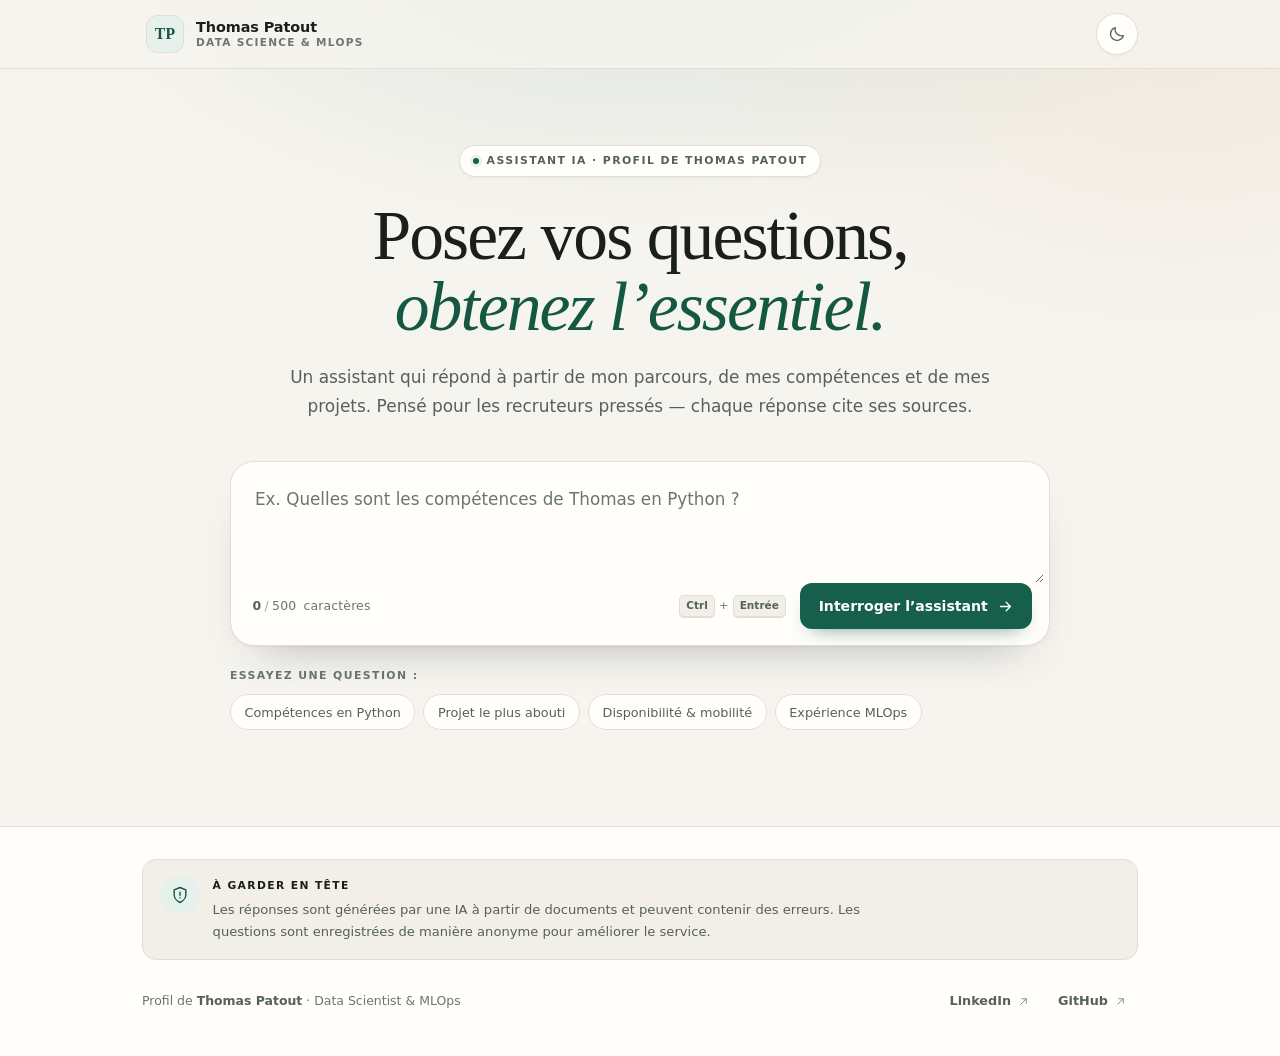
==== static/index.html @ 2f9de6af "Ajout du DAG analytique Airflow, création de l'interface web RAG et intégration API" ====
<!DOCTYPE html>
<html lang="fr" data-theme="light">
<head>
  <meta charset="utf-8">
  <meta name="viewport" content="width=device-width, initial-scale=1">
  <meta name="description" content="Assistant IA de Thomas Patout : posez vos questions sur son parcours, ses compétences et ses projets data. Réponses générées à partir de documents, avec sources.">
  <title>Assistant IA — Thomas Patout · Data Science &amp; MLOps</title>

  <!-- Évite le flash de thème clair au chargement. Le toggle complet est dans ui.js. -->
  <script>
    (() => {
      try {
        const stored = localStorage.getItem('theme');
        const theme = stored === 'light' || stored === 'dark'
          ? stored
          : (window.matchMedia('(prefers-color-scheme: dark)').matches ? 'dark' : 'light');
        document.documentElement.dataset.theme = theme;
      } catch (_) { /* localStorage indisponible : on garde le thème clair */ }
    })();
  </script>

  <link rel="icon" href="favicon.svg" type="image/svg+xml">
  <link rel="stylesheet" href="/static/style.css">
</head>
<body>

  <!--
    CONTRAT DOM / POINTS D'INJECTION JS
    -----------------------------------
    Formulaire        : #ask-form, #question-input, #submit-button
    Compteur          : #char-counter, #char-current, #char-max, #char-limit-status
    Exemples          : #example-chips [data-question]
    Chargement        : #loading-state (retirer `hidden`, passer aria-busy à "true")
    Erreur            : #error-box (retirer `hidden`, renseigner #error-title / #error-message)
    Réponse           : #answer-section, #answer-heading, #answer-body
    Métadonnées       : #answer-meta, #answer-duration, #answer-timestamp
    Feedback          : #feedback-up, #feedback-down, #feedback-status
    Sources           : #sources-section, #sources-list, #sources-count, #source-item-template
    Thème             : #theme-toggle (géré dans ui.js)

    États CSS utiles :
      formulaire       -> #ask-form[aria-busy="true"], .is-loading sur le bouton
      compteur         -> .is-near-limit / .is-over-limit sur #char-counter
      erreur           -> .alert--error / .alert--warning sur #error-box
      réponse          -> [hidden] pour masquer, .is-fresh pour l'animation d'apparition
      sources          -> le sous-bloc se masque tout seul si #sources-list est vide
  -->

  <a class="skip-link" href="#main">Aller au contenu principal</a>

  <header class="site-header">
    <div class="container header-inner">
      <a class="brand" href="#main" aria-label="TP, Thomas Patout, Data Science &amp; MLOps — retour en haut">
        <span class="brand-mark" aria-hidden="true">TP</span>
        <span class="brand-text">
          <strong>Thomas Patout</strong>
          <span>Data Science &amp; MLOps</span>
        </span>
      </a>

      <button
        id="theme-toggle"
        class="theme-toggle"
        type="button"
        role="switch"
        aria-checked="false"
        aria-label="Thème sombre"
        title="Activer le thème sombre"
      >
        <svg class="icon icon-sun" viewBox="0 0 24 24" fill="none" stroke="currentColor" stroke-width="1.7" stroke-linecap="round" aria-hidden="true">
          <circle cx="12" cy="12" r="4.2"></circle>
          <path d="M12 2.5v2.2M12 19.3v2.2M2.5 12h2.2M19.3 12h2.2M5.3 5.3l1.6 1.6M17.1 17.1l1.6 1.6M18.7 5.3l-1.6 1.6M6.9 17.1l-1.6 1.6"></path>
        </svg>
        <svg class="icon icon-moon" viewBox="0 0 24 24" fill="none" stroke="currentColor" stroke-width="1.7" stroke-linecap="round" stroke-linejoin="round" aria-hidden="true">
          <path d="M20.5 14.2A8.7 8.7 0 0 1 9.8 3.5a8.7 8.7 0 1 0 10.7 10.7Z"></path>
        </svg>
      </button>
    </div>
  </header>

  <main id="main" class="container" tabindex="-1">

    <section class="hero" aria-labelledby="hero-title">
      <p class="eyebrow">
        <span class="pulse-dot" aria-hidden="true"></span>
        Assistant IA · Profil de Thomas Patout
      </p>
      <h1 id="hero-title">
        Posez vos questions,<br>
        <em>obtenez l’essentiel.</em>
      </h1>
      <p class="hero-subtitle">
        Un assistant qui répond à partir de mon parcours, de mes compétences et de mes projets.
        Pensé pour les recruteurs pressés — chaque réponse cite ses sources.
      </p>
    </section>

    <section class="search" aria-labelledby="search-title">
      <h2 id="search-title" class="sr-only">Poser une question à l’assistant</h2>

      <form id="ask-form" class="ask-form" novalidate>
        <div class="field">
          <label for="question-input" class="sr-only">Votre question sur le profil de Thomas</label>
          <textarea
            id="question-input"
            name="question"
            rows="3"
            maxlength="500"
            data-max-length="500"
            placeholder="Ex. Quelles sont les compétences de Thomas en Python ?"
            aria-describedby="char-counter input-hint"
            autocomplete="off"
            spellcheck="true"
            required
          ></textarea>
        </div>

        <div class="form-bar">
          <p id="char-counter" class="char-counter">
            <span id="char-current">0</span><span class="char-sep" aria-hidden="true">/</span><span id="char-max">500</span>
            <span class="char-label">caractères</span>
          </p>

          <div class="form-actions">
            <span id="input-hint" class="keyboard-hint">
              <kbd>Ctrl</kbd><span aria-hidden="true">+</span><kbd>Entrée</kbd>
            </span>

            <button id="submit-button" class="btn btn-primary" type="submit">
              <span class="btn-text btn-text--idle">Interroger l’assistant</span>
              <span class="btn-text btn-text--loading">Recherche…</span>
              <span class="spinner" aria-hidden="true"></span>
              <svg class="btn-arrow" viewBox="0 0 24 24" fill="none" stroke="currentColor" stroke-width="1.8" stroke-linecap="round" stroke-linejoin="round" aria-hidden="true">
                <path d="M5 12h14M13 6l6 6-6 6"></path>
              </svg>
            </button>
          </div>
        </div>
      </form>

      <!-- Zone d'annonce discrète pour les lecteurs d'écran (limite de caractères). -->
      <p id="char-limit-status" class="sr-only" role="status" aria-live="polite"></p>

      <div class="examples" aria-labelledby="examples-label">
        <p id="examples-label" class="examples-label">Essayez une question :</p>
        <ul id="example-chips" class="chip-list">
          <li>
            <button class="chip" type="button" data-question="Quelles sont les compétences de Thomas en Python ?">
              Compétences en Python
            </button>
          </li>
          <li>
            <button class="chip" type="button" data-question="Quel est son projet le plus complet et qu’a-t-il déployé en production ?">
              Projet le plus abouti
            </button>
          </li>
          <li>
            <button class="chip" type="button" data-question="Est-il disponible immédiatement et mobile géographiquement ?">
              Disponibilité &amp; mobilité
            </button>
          </li>
          <li>
            <button class="chip" type="button" data-question="Quelle est son expérience en MLOps et en automatisation IA ?">
              Expérience MLOps
            </button>
          </li>
        </ul>
      </div>
    </section>

    <!--
      ÉTAT D'ERREUR
      Ajoutez/retirez `hidden`. Variantes : .alert--error (défaut), .alert--warning, .alert--info.
      Exemples de messages : service saturé (429), indisponible (503), question invalide (400).
      `role="alert"` déclenche l'annonce immédiate ; ne le laissez pas vide et visible en même temps.
    -->
    <div id="error-box" class="alert alert--error" role="alert" hidden>
      <span class="alert-icon" aria-hidden="true">
        <svg viewBox="0 0 24 24" fill="none" stroke="currentColor" stroke-width="1.8" stroke-linecap="round">
          <path d="M12 8.5v4.2"></path>
          <circle cx="12" cy="16.4" r="0.9" fill="currentColor" stroke="none"></circle>
          <path d="M10.3 3.9 2.8 17a2 2 0 0 0 1.7 3h15a2 2 0 0 0 1.7-3L13.7 3.9a2 2 0 0 0-3.4 0Z"></path>
        </svg>
      </span>
      <div class="alert-content">
        <p id="error-title" class="alert-title">Le service est momentanément indisponible</p>
        <p id="error-message" class="alert-message">
          Réessayez dans quelques instants. Si le problème persiste, vous pouvez me contacter directement depuis le pied de page.
        </p>
      </div>
      <button id="error-retry" class="alert-action" type="button">Réessayer</button>
    </div>

    <!--
      ÉTAT DE CHARGEMENT
      Retirez `hidden` et laissez `aria-busy="true"` pendant la requête.
      Remettez ensuite `hidden` et passez `aria-busy` à "false".
    -->
    <section
      id="loading-state"
      class="result-card loading-card"
      aria-labelledby="loading-title"
      aria-busy="true"
      hidden
    >
      <div class="loading-head" role="status" aria-live="polite">
        <span class="spinner spinner-lg" aria-hidden="true"></span>
        <div>
          <h2 id="loading-title" class="loading-title">Recherche dans les documents…</h2>
          <p id="loading-message" class="loading-message">Analyse du profil, des compétences et des projets.</p>
        </div>
      </div>

      <div class="skeleton" aria-hidden="true">
        <span class="skeleton-line" style="width: 92%"></span>
        <span class="skeleton-line" style="width: 100%"></span>
        <span class="skeleton-line" style="width: 84%"></span>
        <span class="skeleton-line skeleton-line--short" style="width: 58%"></span>
      </div>
    </section>

    <!--
      ZONE DE RÉPONSE — vide par défaut, remplie par votre JavaScript.
      - Retirez `hidden` uniquement lorsqu'une réponse est prête ; remettez-le au chargement suivant.
      - Remplacez le contenu de #answer-heading et #answer-body (texte échappé ou HTML assaini).
      - Ajoutez `.is-fresh` pour rejouer l'animation d'apparition.
      - Pour l'accessibilité : après rendu, déplacez le focus sur #answer-heading (tabindex="-1").
      - Si vous injectez du Markdown, nettoyez-le (DOMPurify ou équivalent). N'utilisez pas innerHTML brut.
    -->
    <section
      id="answer-section"
      class="result-card answer-card"
      aria-labelledby="answer-heading"
      aria-busy="false"
      hidden
    >
      <header class="result-header">
        <div class="result-header-main">
          <p class="result-kicker">
            <span class="status-dot" aria-hidden="true"></span>
            Réponse de l’assistant
          </p>
          <h2 id="answer-heading" class="answer-question" tabindex="-1"></h2>
        </div>
        <p id="answer-meta" class="result-meta" hidden>
          <span id="answer-duration"></span>
          <span class="meta-sep" aria-hidden="true">·</span>
          <span id="answer-timestamp"></span>
        </p>
      </header>

      <div id="answer-body" class="prose"></div>

      <div class="feedback">
        <p id="feedback-label" class="feedback-label">Cette réponse vous a-t-elle été utile ?</p>
        <div class="feedback-buttons" role="group" aria-labelledby="feedback-label">
          <button id="feedback-up" class="feedback-btn" type="button" aria-pressed="false">
            <span class="feedback-emoji" aria-hidden="true">👍</span>
            <span>Utile</span>
          </button>
          <button id="feedback-down" class="feedback-btn" type="button" aria-pressed="false">
            <span class="feedback-emoji" aria-hidden="true">👎</span>
            <span>Pas utile</span>
          </button>
        </div>
        <p id="feedback-status" class="feedback-status" role="status" aria-live="polite"></p>
      </div>

      <section id="sources-section" class="sources" aria-labelledby="sources-heading">
        <div class="sources-header">
          <h3 id="sources-heading" class="sources-title">Sources</h3>
          <span id="sources-count" class="sources-count"></span>
        </div>

        <!-- Laisser cette balise vide (sans espace ni retour à la ligne) pour que :empty fonctionne. -->
        <ol id="sources-list" class="sources-list"></ol>

        <!-- Gabarit d'une source : clonez ce <template>, remplissez les champs puis ajoutez-le à #sources-list. -->
        <template id="source-item-template">
          <li class="source-item">
            <button class="source-link" type="button" aria-expanded="false" aria-controls="">
              <span class="source-num" aria-hidden="true"></span>
              <span class="source-body">
                <span class="source-title"></span>
                <span class="source-excerpt"></span>
                <span class="source-file"></span>
              </span>
              <svg class="source-chevron" viewBox="0 0 24 24" fill="none" stroke="currentColor" stroke-width="1.8" stroke-linecap="round" stroke-linejoin="round" aria-hidden="true">
                <path d="m6 9 6 6 6-6"></path>
              </svg>
            </button>

            <div class="source-detail" role="region" hidden>
              <p class="source-detail-label">Extrait utilisé pour répondre</p>
              <p class="source-detail-text"></p>
            </div>
          </li>
        </template>
      </section>
    </section>

  </main>

  <footer class="site-footer">
    <div class="container footer-inner">

      <aside class="disclaimer" role="note" aria-labelledby="disclaimer-title">
        <span class="disclaimer-icon" aria-hidden="true">
          <svg viewBox="0 0 24 24" fill="none" stroke="currentColor" stroke-width="1.7" stroke-linecap="round" stroke-linejoin="round">
            <path d="M12 21s7-3.2 7-9V5.8L12 3 5 5.8V12c0 5.8 7 9 7 9Z"></path>
            <path d="M12 8.5v3.8"></path>
            <circle cx="12" cy="15.4" r="0.9" fill="currentColor" stroke="none"></circle>
          </svg>
        </span>
        <div>
          <h2 id="disclaimer-title">À garder en tête</h2>
          <p>
            Les réponses sont générées par une IA à partir de documents et peuvent contenir des erreurs.
            Les questions sont enregistrées de manière anonyme pour améliorer le service.
          </p>
        </div>
      </aside>

      <div class="footer-bottom">
        <p class="footer-note">
          Profil de <strong>Thomas Patout</strong> · Data Scientist &amp; MLOps
        </p>

        <nav class="footer-links" aria-label="Liens de contact">
          <a class="footer-link" href="https://www.linkedin.com/in/thomas-patout/" target="_blank" rel="noopener noreferrer">
            LinkedIn
            <svg viewBox="0 0 24 24" fill="none" stroke="currentColor" stroke-width="1.8" stroke-linecap="round" stroke-linejoin="round" aria-hidden="true">
              <path d="M7 17 17 7M9 7h8v8"></path>
            </svg>
          </a>
          <a class="footer-link" href="https://github.com/tmoahs" target="_blank" rel="noopener noreferrer">
            GitHub
            <svg viewBox="0 0 24 24" fill="none" stroke="currentColor" stroke-width="1.8" stroke-linecap="round" stroke-linejoin="round" aria-hidden="true">
              <path d="M7 17 17 7M9 7h8v8"></path>
            </svg>
          </a>
          <!-- Ajoutez ici un lien mailto:votre-adresse@domaine.fr si vous préférez l'e-mail. -->
        </nav>
      </div>

    </div>
  </footer>

  <!-- JS minimaliste d'interface : thème, compteur, pilules, Ctrl+Entrée. Aucune logique API. -->
  <script src="/static/ui.js"></script>
</body>
</html>
---- static/style.css ----
/* ==========================================================================
   Assistant IA — Thomas Patout
   Feuille de style unique · thèmes clair / sombre · responsive · a11y
   --------------------------------------------------------------------------
   Sommaire
   01. Design tokens (variables)
   02. Reset & bases
   03. Utilitaires
   04. En-tête & marque
   05. Héros
   06. Recherche (formulaire, compteur, bouton)
   07. Exemples (pilules)
   08. Alertes / erreurs
   09. Cartes de résultat & chargement
   10. Réponse (prose), feedback, sources
   11. Pied de page
   12. Responsive
   13. Mouvement réduit & forced colors
   ========================================================================== */

/* 01. Design tokens ------------------------------------------------------- */
:root {
  color-scheme: light;

  --font-sans: "Inter", "Segoe UI Variable", "Segoe UI", system-ui, -apple-system, sans-serif;
  --font-display: "Iowan Old Style", "Palatino Linotype", "Book Antiqua", Palatino, Georgia, serif;
  --font-mono: ui-monospace, "Cascadia Code", "SFMono-Regular", Consolas, monospace;

  /* Surfaces */
  --bg: #f6f4ef;
  --surface: #fffefa;
  --surface-2: #f1efe8;
  --surface-3: #e7e4dc;
  --header-bg: rgba(246, 244, 239, 0.8);

  /* Texte */
  --text: #1a1f1c;
  --text-muted: #56615b;
  --text-subtle: #6b766f;

  /* Bordures */
  --border: #e2ded4;
  --border-strong: #cdc8bc;

  /* Accent (vert profond) */
  --accent: #175f4d;
  --accent-hover: #0f4b3c;
  --accent-soft: #e7f1ec;
  --accent-text: #145743;
  --accent-contrast: #ffffff;

  /* Sémantique */
  --danger: #9e352b;
  --danger-soft: #fbeeec;
  --danger-border: #efcac4;
  --danger-text: #7e2a22;

  --warning: #8a5a12;
  --warning-soft: #fbf3e3;
  --warning-border: #eeddb8;
  --warning-text: #6f4a10;

  /* Halos décoratifs */
  --glow-1: rgba(23, 95, 77, 0.13);
  --glow-2: rgba(196, 142, 78, 0.1);

  /* Focus & ombres */
  --ring-color: rgba(23, 95, 77, 0.28);
  --shadow-sm: 0 1px 2px rgba(31, 38, 33, 0.04), 0 8px 24px -18px rgba(31, 38, 33, 0.25);
  --shadow-md: 0 1px 2px rgba(31, 38, 33, 0.04), 0 24px 48px -30px rgba(31, 38, 33, 0.38);
  --shadow-btn: 0 10px 20px -12px rgba(23, 95, 77, 0.7);

  /* Rayons */
  --radius-sm: 10px;
  --radius-md: 14px;
  --radius-lg: 24px;
  --radius-pill: 999px;
}

[data-theme="dark"] {
  color-scheme: dark;

  --bg: #0b0f0d;
  --surface: #131815;
  --surface-2: #1a211d;
  --surface-3: #232b26;
  --header-bg: rgba(11, 15, 13, 0.8);

  --text: #eef3ef;
  --text-muted: #aab5af;
  --text-subtle: #89958f;

  --border: #28322b;
  --border-strong: #3a463e;

  --accent: #74d6b9;
  --accent-hover: #93e3cb;
  --accent-soft: #16332a;
  --accent-text: #93e3cb;
  --accent-contrast: #062019;

  --danger: #f0a49d;
  --danger-soft: #2b1715;
  --danger-border: #4f2a26;
  --danger-text: #f3b3ad;

  --warning: #e2b96f;
  --warning-soft: #291f10;
  --warning-border: #4c3a1c;
  --warning-text: #f0cc8d;

  --glow-1: rgba(78, 190, 158, 0.12);
  --glow-2: rgba(196, 142, 78, 0.07);

  --ring-color: rgba(116, 214, 185, 0.38);
  --shadow-sm: 0 1px 2px rgba(0, 0, 0, 0.3), 0 8px 24px -18px rgba(0, 0, 0, 0.8);
  --shadow-md: 0 1px 2px rgba(0, 0, 0, 0.35), 0 24px 48px -30px rgba(0, 0, 0, 0.9);
  --shadow-btn: 0 10px 22px -12px rgba(0, 0, 0, 0.85);
}

/* 02. Reset & bases ------------------------------------------------------- */
*,
*::before,
*::after {
  box-sizing: border-box;
}

html {
  scroll-behavior: smooth;
  -webkit-text-size-adjust: 100%;
}

body {
  min-height: 100vh;
  min-height: 100svh;
  margin: 0;
  display: flex;
  flex-direction: column;
  background-color: var(--bg);
  background-image:
    radial-gradient(900px 500px at 50% -12%, var(--glow-1), transparent 68%),
    radial-gradient(760px 460px at 92% 6%, var(--glow-2), transparent 62%);
  background-attachment: fixed;
  color: var(--text);
  font-family: var(--font-sans);
  font-size: 16px;
  line-height: 1.6;
  -webkit-font-smoothing: antialiased;
  text-rendering: optimizeLegibility;
}

main {
  flex: 1 0 auto;
  padding-bottom: 1rem;
}

main:focus {
  outline: none;
}

h1,
h2,
h3,
p {
  margin-top: 0;
}

ul,
ol {
  margin-top: 0;
}

a {
  color: var(--accent-text);
  text-decoration-thickness: 0.08em;
  text-underline-offset: 0.18em;
}

a:hover {
  color: var(--accent-hover);
}

button,
textarea,
input {
  font: inherit;
  color: inherit;
}

button {
  -webkit-tap-highlight-color: transparent;
}

svg {
  display: block;
}

::selection {
  background: var(--accent);
  color: var(--accent-contrast);
}

:focus-visible {
  outline: 2px solid var(--accent);
  outline-offset: 3px;
}

[hidden] {
  display: none !important;
}

/* 03. Utilitaires --------------------------------------------------------- */
.container {
  width: 100%;
  max-width: 1060px;
  margin-inline: auto;
  padding-inline: clamp(1.1rem, 4vw, 2rem);
}

.sr-only {
  position: absolute !important;
  width: 1px !important;
  height: 1px !important;
  padding: 0 !important;
  margin: -1px !important;
  overflow: hidden !important;
  clip: rect(0, 0, 0, 0) !important;
  white-space: nowrap !important;
  border: 0 !important;
}

.skip-link {
  position: fixed;
  top: 0.75rem;
  left: 0.75rem;
  z-index: 100;
  padding: 0.7rem 1.05rem;
  border-radius: var(--radius-sm);
  background: var(--accent);
  color: var(--accent-contrast);
  font-size: 0.88rem;
  font-weight: 650;
  text-decoration: none;
  box-shadow: var(--shadow-md);
  transform: translateY(-160%);
  transition: transform 0.18s ease;
}

.skip-link:focus {
  transform: translateY(0);
  color: var(--accent-contrast);
}

/* 04. En-tête & marque ---------------------------------------------------- */
.site-header {
  position: sticky;
  top: 0;
  z-index: 30;
  background: var(--header-bg);
  border-bottom: 1px solid var(--border);
  -webkit-backdrop-filter: blur(14px) saturate(150%);
  backdrop-filter: blur(14px) saturate(150%);
}

.header-inner {
  display: flex;
  align-items: center;
  justify-content: space-between;
  gap: 1rem;
  min-height: 68px;
}

.brand {
  display: inline-flex;
  align-items: center;
  gap: 0.75rem;
  padding: 0.25rem 0.35rem 0.25rem 0.25rem;
  border-radius: var(--radius-sm);
  color: var(--text);
  text-decoration: none;
}

.brand:hover {
  color: var(--text);
}

.brand-mark {
  display: grid;
  place-items: center;
  width: 38px;
  height: 38px;
  flex: none;
  border: 1px solid var(--border);
  border-radius: 11px;
  background: var(--accent-soft);
  color: var(--accent-text);
  font-family: var(--font-display);
  font-size: 0.98rem;
  font-weight: 600;
  letter-spacing: 0.02em;
}

.brand-text {
  display: flex;
  flex-direction: column;
  line-height: 1.25;
}

.brand-text strong {
  font-size: 0.9rem;
  font-weight: 650;
  letter-spacing: -0.005em;
}

.brand-text span {
  color: var(--text-subtle);
  font-size: 0.66rem;
  font-weight: 550;
  letter-spacing: 0.12em;
  text-transform: uppercase;
}

.theme-toggle {
  display: grid;
  place-items: center;
  width: 42px;
  height: 42px;
  flex: none;
  padding: 0;
  border: 1px solid var(--border);
  border-radius: 50%;
  background: var(--surface);
  color: var(--text-muted);
  cursor: pointer;
  box-shadow: var(--shadow-sm);
  transition: color 0.18s ease, background-color 0.18s ease, border-color 0.18s ease, transform 0.18s ease;
}

.theme-toggle:hover {
  border-color: var(--border-strong);
  background: var(--accent-soft);
  color: var(--accent-text);
}

.theme-toggle:active {
  transform: scale(0.96);
}

.theme-toggle .icon {
  width: 18px;
  height: 18px;
}

.theme-toggle .icon-sun {
  display: none;
}

.theme-toggle .icon-moon {
  display: block;
}

[data-theme="dark"] .theme-toggle .icon-sun {
  display: block;
}

[data-theme="dark"] .theme-toggle .icon-moon {
  display: none;
}

/* 05. Héros --------------------------------------------------------------- */
.hero {
  max-width: 850px;
  margin-inline: auto;
  padding-block: clamp(3rem, 7vw, 4.75rem) clamp(1.75rem, 4vw, 2.5rem);
  text-align: center;
  animation: rise-in 0.55s cubic-bezier(0.2, 0.7, 0.3, 1) both;
}

.eyebrow {
  display: inline-flex;
  align-items: center;
  gap: 0.5rem;
  margin: 0 0 1.45rem;
  padding: 0.38rem 0.8rem;
  border: 1px solid var(--border);
  border-radius: var(--radius-pill);
  background: var(--surface);
  color: var(--text-muted);
  font-size: 0.68rem;
  font-weight: 600;
  letter-spacing: 0.13em;
  text-transform: uppercase;
  box-shadow: var(--shadow-sm);
}

.pulse-dot {
  width: 6px;
  height: 6px;
  flex: none;
  border-radius: 50%;
  background: var(--accent);
  box-shadow: 0 0 0 3px var(--accent-soft);
  animation: pulse-dot 2.8s ease-in-out infinite;
}

.hero h1 {
  margin: 0 0 1.35rem;
  color: var(--text);
  font-family: var(--font-display);
  font-size: clamp(2.55rem, 7vw, 4.35rem);
  font-weight: 500;
  letter-spacing: -0.028em;
  line-height: 1.02;
  text-wrap: balance;
}

.hero h1 em {
  color: var(--accent-text);
  font-style: italic;
}

.hero-subtitle {
  max-width: 720px;
  margin: 0 auto;
  color: var(--text-muted);
  font-size: clamp(0.98rem, 2vw, 1.06rem);
  line-height: 1.7;
  text-wrap: pretty;
}

/* 06. Recherche ----------------------------------------------------------- */
.search {
  max-width: 820px;
  margin-inline: auto;
  animation: rise-in 0.55s 0.08s cubic-bezier(0.2, 0.7, 0.3, 1) both;
}

.ask-form {
  position: relative;
  overflow: hidden;
  border: 1px solid var(--border);
  border-radius: var(--radius-lg);
  background: var(--surface);
  box-shadow: var(--shadow-md);
  transition: border-color 0.2s ease, box-shadow 0.2s ease;
}

.ask-form:focus-within {
  border-color: var(--accent);
  box-shadow: var(--shadow-md), 0 0 0 4px var(--ring-color);
}

/* État optionnel : formulaire en erreur de validation. */
.ask-form.has-error {
  border-color: var(--danger-border);
  box-shadow: var(--shadow-md), 0 0 0 4px var(--danger-soft);
}

.field {
  padding: 0.3rem 0.3rem 0;
}

#question-input {
  display: block;
  width: 100%;
  min-height: 6.9rem;
  max-height: 16rem;
  padding: 1.2rem 1.2rem 0.9rem;
  border: 0;
  background: transparent;
  color: var(--text);
  font-size: 1.05rem;
  line-height: 1.65;
  resize: vertical;
}

#question-input::placeholder {
  color: var(--text-subtle);
  opacity: 1;
}

#question-input:focus {
  outline: none;
}

.form-bar {
  display: flex;
  align-items: center;
  justify-content: space-between;
  gap: 1rem;
  padding: 0 1.05rem 0.95rem 1.35rem;
}

.char-counter {
  margin: 0;
  color: var(--text-subtle);
  font-size: 0.78rem;
  font-variant-numeric: tabular-nums;
  letter-spacing: 0.01em;
  white-space: nowrap;
}

#char-current {
  color: var(--text-muted);
  font-weight: 650;
}

.char-sep {
  padding-inline: 0.2rem;
  opacity: 0.65;
}

.char-label {
  margin-left: 0.2rem;
}

.char-counter.is-near-limit {
  color: var(--warning-text);
}

.char-counter.is-near-limit #char-current {
  color: var(--warning-text);
}

.char-counter.is-over-limit {
  color: var(--danger-text);
  font-weight: 650;
}

.char-counter.is-over-limit #char-current {
  color: var(--danger-text);
}

.form-actions {
  display: flex;
  align-items: center;
  gap: 0.9rem;
}

.keyboard-hint {
  display: inline-flex;
  align-items: center;
  gap: 0.28rem;
  color: var(--text-subtle);
  font-size: 0.7rem;
  white-space: nowrap;
}

.keyboard-hint kbd {
  padding: 0.14rem 0.36rem;
  border: 1px solid var(--border);
  border-bottom-width: 2px;
  border-radius: 5px;
  background: var(--surface-2);
  color: var(--text-muted);
  font-family: var(--font-sans);
  font-size: 0.66rem;
  font-weight: 600;
  line-height: 1.45;
}

/* Boutons ---------------------------------------------------------------- */
.btn {
  display: inline-flex;
  align-items: center;
  justify-content: center;
  gap: 0.55rem;
  min-height: 46px;
  padding: 0.7rem 1.1rem;
  border: 1px solid transparent;
  border-radius: 12px;
  font-size: 0.88rem;
  font-weight: 650;
  line-height: 1.2;
  white-space: nowrap;
  cursor: pointer;
  transition: background-color 0.18s ease, border-color 0.18s ease, color 0.18s ease, transform 0.18s ease, box-shadow 0.18s ease, opacity 0.18s ease;
}

.btn-primary {
  min-width: 12.6rem;
  background: var(--accent);
  color: var(--accent-contrast);
  box-shadow: var(--shadow-btn);
}

.btn-primary:hover:not(:disabled) {
  background: var(--accent-hover);
  transform: translateY(-1px);
}

.btn-primary:active:not(:disabled) {
  transform: translateY(0);
}

.btn:focus-visible {
  outline: none;
  box-shadow: 0 0 0 3px var(--bg), 0 0 0 6px var(--accent);
}

.btn:disabled,
.btn[aria-disabled="true"] {
  opacity: 0.72;
  cursor: not-allowed;
  transform: none;
  box-shadow: none;
  filter: saturate(0.7);
}

.btn-arrow {
  width: 17px;
  height: 17px;
  transition: transform 0.18s ease;
}

.btn-primary:hover:not(:disabled) .btn-arrow {
  transform: translateX(2px);
}

/* Bascule visuelle de l'état de chargement du bouton. */
.btn-text--loading {
  display: none;
}

.btn .spinner {
  display: none;
}

.btn.is-loading .btn-text--idle {
  display: none;
}

.btn.is-loading .btn-text--loading {
  display: inline;
}

.btn.is-loading .btn-arrow {
  display: none;
}

.btn.is-loading .spinner {
  display: inline-block;
}

#ask-form[aria-busy="true"] .btn-primary {
  cursor: progress;
}

/* Spinner ---------------------------------------------------------------- */
.spinner {
  width: 15px;
  height: 15px;
  flex: none;
  border: 2px solid currentColor;
  border-top-color: transparent;
  border-radius: 50%;
  animation: spin 0.7s linear infinite;
}

.spinner-lg {
  width: 28px;
  height: 28px;
  border-width: 2.5px;
  color: var(--accent);
}

/* 07. Exemples ------------------------------------------------------------ */
.examples {
  margin-top: 1.35rem;
}

.examples-label {
  margin: 0 0 0.6rem;
  color: var(--text-subtle);
  font-size: 0.68rem;
  font-weight: 600;
  letter-spacing: 0.13em;
  text-transform: uppercase;
}

.chip-list {
  display: flex;
  flex-wrap: wrap;
  gap: 0.5rem;
  margin: 0;
  padding: 0;
  list-style: none;
}

.chip {
  display: inline-flex;
  align-items: center;
  min-height: 36px;
  padding: 0.45rem 0.85rem;
  border: 1px solid var(--border);
  border-radius: var(--radius-pill);
  background: var(--surface);
  color: var(--text-muted);
  font-size: 0.8rem;
  font-weight: 500;
  line-height: 1.35;
  text-align: left;
  cursor: pointer;
  transition: color 0.18s ease, background-color 0.18s ease, border-color 0.18s ease, transform 0.18s ease, box-shadow 0.18s ease;
}

.chip:hover {
  border-color: var(--accent);
  background: var(--accent-soft);
  color: var(--accent-text);
  transform: translateY(-1px);
}

.chip:active {
  transform: translateY(0);
}

.chip:focus-visible {
  outline: none;
  box-shadow: 0 0 0 3px var(--bg), 0 0 0 6px var(--accent);
}

/* 08. Alertes / erreurs --------------------------------------------------- */
.alert {
  display: flex;
  align-items: flex-start;
  gap: 0.85rem;
  width: 100%;
  max-width: 820px;
  margin: 1.25rem auto 0;
  padding: 1rem 1.1rem;
  border: 1px solid var(--danger-border);
  border-radius: var(--radius-md);
  background: var(--danger-soft);
  color: var(--danger-text);
  animation: rise-in 0.3s ease both;
}

.alert-icon {
  display: grid;
  place-items: center;
  width: 34px;
  height: 34px;
  flex: none;
  border-radius: 50%;
  background: rgba(158, 53, 43, 0.1);
  color: var(--danger);
}

.alert-icon svg {
  width: 19px;
  height: 19px;
}

.alert-content {
  flex: 1 1 auto;
  min-width: 0;
  padding-top: 0.05rem;
}

.alert-title {
  margin: 0 0 0.2rem;
  color: var(--danger-text);
  font-size: 0.92rem;
  font-weight: 650;
  line-height: 1.4;
}

.alert-message {
  margin: 0;
  color: var(--text-muted);
  font-size: 0.84rem;
  line-height: 1.55;
}

.alert-action {
  flex: none;
  align-self: center;
  padding: 0.45rem 0.8rem;
  border: 1px solid currentColor;
  border-radius: var(--radius-sm);
  background: transparent;
  color: var(--danger-text);
  font-size: 0.8rem;
  font-weight: 650;
  cursor: pointer;
  transition: background-color 0.18s ease, color 0.18s ease;
}

.alert-action:hover {
  background: rgba(158, 53, 43, 0.08);
}

.alert-action:focus-visible {
  outline: 2px solid var(--danger);
  outline-offset: 3px;
}

.alert--warning {
  border-color: var(--warning-border);
  background: var(--warning-soft);
  color: var(--warning-text);
}

.alert--warning .alert-title {
  color: var(--warning-text);
}

.alert--warning .alert-icon {
  background: rgba(138, 90, 18, 0.12);
  color: var(--warning);
}

.alert--warning .alert-action {
  color: var(--warning-text);
}

.alert--warning .alert-action:hover {
  background: rgba(138, 90, 18, 0.1);
}

.alert--info {
  border-color: var(--border);
  background: var(--surface-2);
  color: var(--accent-text);
}

.alert--info .alert-title {
  color: var(--text);
}

.alert--info .alert-icon {
  background: var(--accent-soft);
  color: var(--accent-text);
}

.alert--info .alert-action {
  color: var(--accent-text);
}

/* 09. Cartes de résultat & chargement ------------------------------------- */
.result-card {
  position: relative;
  width: 100%;
  max-width: 820px;
  margin: 2.75rem auto 0;
  padding: clamp(1.3rem, 3.4vw, 2rem);
  border: 1px solid var(--border);
  border-radius: var(--radius-lg);
  background: var(--surface);
  box-shadow: var(--shadow-md);
}

.result-card::before {
  content: "";
  position: absolute;
  inset: 0 0 auto;
  height: 2px;
  border-radius: var(--radius-lg) var(--radius-lg) 0 0;
  background: linear-gradient(90deg, transparent, var(--accent), transparent);
  opacity: 0.45;
  pointer-events: none;
}

.answer-card.is-fresh {
  animation: rise-in 0.45s cubic-bezier(0.2, 0.7, 0.3, 1) both;
}

.loading-card {
  animation: rise-in 0.3s ease both;
}

.loading-head {
  display: flex;
  align-items: flex-start;
  gap: 0.9rem;
  margin-bottom: 1.6rem;
}

.loading-head .spinner-lg {
  margin-top: 0.2rem;
}

.loading-title {
  margin: 0 0 0.2rem;
  font-size: 1rem;
  font-weight: 650;
  line-height: 1.4;
}

.loading-message {
  margin: 0;
  color: var(--text-muted);
  font-size: 0.84rem;
  line-height: 1.5;
}

.skeleton {
  display: grid;
  gap: 0.72rem;
}

.skeleton-line {
  display: block;
  height: 0.78rem;
  border-radius: var(--radius-pill);
  background: linear-gradient(
    90deg,
    var(--surface-2) 20%,
    var(--surface-3) 38%,
    var(--surface-2) 56%
  );
  background-size: 240% 100%;
  animation: shimmer 1.45s ease-in-out infinite;
}

.skeleton-line--short {
  margin-top: 0.35rem;
}

/* 10. Réponse ------------------------------------------------------------- */
.result-header {
  display: flex;
  align-items: flex-start;
  justify-content: space-between;
  gap: 1.5rem;
  margin-bottom: 1.2rem;
}

.result-header-main {
  min-width: 0;
}

.result-kicker {
  display: inline-flex;
  align-items: center;
  gap: 0.45rem;
  margin: 0 0 0.55rem;
  color: var(--accent-text);
  font-size: 0.66rem;
  font-weight: 650;
  letter-spacing: 0.13em;
  text-transform: uppercase;
}

.status-dot {
  width: 7px;
  height: 7px;
  flex: none;
  border-radius: 50%;
  background: var(--accent);
  box-shadow: 0 0 0 3px var(--accent-soft);
}

.answer-question {
  margin: 0;
  color: var(--text);
  font-family: var(--font-display);
  font-size: clamp(1.35rem, 2.7vw, 1.7rem);
  font-weight: 500;
  letter-spacing: -0.012em;
  line-height: 1.28;
  text-wrap: pretty;
}

.answer-question:focus-visible {
  outline: 2px solid var(--accent);
  outline-offset: 6px;
  border-radius: 4px;
}

.result-meta {
  display: inline-flex;
  align-items: center;
  gap: 0.38rem;
  flex: none;
  margin: 0;
  padding-top: 0.15rem;
  color: var(--text-subtle);
  font-size: 0.73rem;
  font-variant-numeric: tabular-nums;
  white-space: nowrap;
}

.meta-sep {
  opacity: 0.6;
}

/* Prose ------------------------------------------------------------------ */
.prose {
  color: var(--text);
  font-size: 0.96rem;
  line-height: 1.72;
}

.prose > :first-child {
  margin-top: 0;
}

.prose > :last-child {
  margin-bottom: 0;
}

.prose p {
  margin: 0 0 0.85rem;
}

.prose strong {
  font-weight: 650;
}

.prose ul,
.prose ol {
  margin: 0 0 0.95rem;
  padding-left: 1.3rem;
}

.prose li {
  margin-bottom: 0.35rem;
  padding-left: 0.12rem;
}

.prose li:last-child {
  margin-bottom: 0;
}

.prose li::marker {
  color: var(--accent);
}

.prose h2,
.prose h3 {
  margin: 1.3rem 0 0.55rem;
  font-size: 1rem;
  font-weight: 650;
  line-height: 1.35;
}

.prose a {
  color: var(--accent-text);
  font-weight: 550;
}

.prose code {
  padding: 0.08em 0.35em;
  border: 1px solid var(--border);
  border-radius: 5px;
  background: var(--surface-2);
  font-family: var(--font-mono);
  font-size: 0.85em;
}

.prose blockquote {
  margin: 1rem 0;
  padding: 0.2rem 0 0.2rem 0.9rem;
  border-left: 3px solid var(--accent);
  color: var(--text-muted);
}

/* Feedback --------------------------------------------------------------- */
.feedback {
  display: flex;
  flex-wrap: wrap;
  align-items: center;
  gap: 0.55rem 0.9rem;
  margin-top: 1.6rem;
  padding-top: 1.05rem;
  border-top: 1px solid var(--border);
}

.feedback-label {
  margin: 0;
  color: var(--text-muted);
  font-size: 0.8rem;
}

.feedback-buttons {
  display: flex;
  gap: 0.45rem;
}

.feedback-btn {
  display: inline-flex;
  align-items: center;
  gap: 0.4rem;
  min-height: 34px;
  padding: 0.35rem 0.7rem;
  border: 1px solid var(--border);
  border-radius: var(--radius-pill);
  background: var(--surface);
  color: var(--text-muted);
  font-size: 0.78rem;
  font-weight: 550;
  cursor: pointer;
  transition: color 0.18s ease, background-color 0.18s ease, border-color 0.18s ease;
}

.feedback-btn:hover {
  border-color: var(--border-strong);
  background: var(--surface-2);
  color: var(--text);
}

.feedback-btn[aria-pressed="true"] {
  border-color: var(--accent);
  background: var(--accent-soft);
  color: var(--accent-text);
}

.feedback-btn:focus-visible {
  outline: none;
  box-shadow: 0 0 0 3px var(--bg), 0 0 0 6px var(--accent);
}

.feedback-emoji {
  font-size: 0.92rem;
  line-height: 1;
}

.feedback-status {
  flex-basis: 100%;
  min-height: 1.05rem;
  margin: 0;
  color: var(--accent-text);
  font-size: 0.76rem;
  line-height: 1.4;
}

/* Ne réserve pas de ligne vide tant qu'aucun retour n'est affiché. */
.feedback-status:empty {
  display: none;
}

/* Sources ---------------------------------------------------------------- */
.sources {
  margin-top: 1.45rem;
  padding-top: 1.3rem;
  border-top: 1px solid var(--border);
}

.sources-header {
  display: flex;
  align-items: baseline;
  justify-content: space-between;
  gap: 1rem;
  margin-bottom: 0.75rem;
}

.sources-title {
  margin: 0;
  color: var(--text-subtle);
  font-size: 0.67rem;
  font-weight: 650;
  letter-spacing: 0.13em;
  text-transform: uppercase;
}

.sources-count {
  color: var(--text-subtle);
  font-size: 0.73rem;
}

.sources-list {
  display: grid;
  gap: 0.5rem;
  margin: 0;
  padding: 0;
  list-style: none;
}

.source-item {
  overflow: hidden;
  border: 1px solid var(--border);
  border-radius: 12px;
  background: var(--surface-2);
  transition: background-color 0.18s ease, border-color 0.18s ease;
}

.source-item:hover {
  border-color: var(--border-strong);
}

.source-item.is-open {
  border-color: var(--accent);
  background: var(--surface);
}

.source-link {
  display: flex;
  align-items: center;
  gap: 0.8rem;
  width: 100%;
  padding: 0.68rem 0.85rem;
  border: 0;
  background: transparent;
  color: var(--text);
  font: inherit;
  text-align: left;
  cursor: pointer;
  transition: background-color 0.18s ease;
}

.source-item:not(.is-open) .source-link:hover {
  background: var(--accent-soft);
}

.source-item.is-open .source-link {
  background: var(--accent-soft);
}

.source-link:focus-visible {
  outline: 2px solid var(--accent);
  outline-offset: -3px;
  border-radius: 11px;
}

.source-link:disabled {
  color: var(--text);
  cursor: default;
  opacity: 1;
}

.source-num {
  flex: none;
  width: 1.5rem;
  color: var(--text-subtle);
  font-family: var(--font-mono);
  font-size: 0.68rem;
  font-variant-numeric: tabular-nums;
  text-align: center;
}

.source-body {
  display: flex;
  flex-direction: column;
  gap: 0.08rem;
  flex: 1 1 auto;
  min-width: 0;
}

.source-title {
  color: var(--text);
  font-size: 0.84rem;
  font-weight: 600;
  line-height: 1.4;
}

.source-excerpt {
  overflow: hidden;
  color: var(--text-muted);
  font-size: 0.76rem;
  line-height: 1.45;
  text-overflow: ellipsis;
  white-space: nowrap;
}

.source-file {
  color: var(--accent-text);
  font-family: var(--font-mono);
  font-size: 0.66rem;
  line-height: 1.45;
  opacity: 0.85;
}

.source-chevron {
  width: 16px;
  height: 16px;
  flex: none;
  color: var(--text-subtle);
  transition: color 0.18s ease, transform 0.2s ease;
}

.source-link:hover .source-chevron {
  color: var(--accent-text);
}

.source-item.is-open .source-chevron {
  color: var(--accent-text);
  transform: rotate(180deg);
}

/* Panneau déplié : extrait complet du chunk utilisé par le RAG. */
.source-detail {
  padding: 0.85rem 0.95rem 0.95rem 3.15rem;
  border-top: 1px dashed var(--border);
  background: var(--surface);
  animation: source-open 0.2s ease both;
}

.source-detail-label {
  margin: 0 0 0.4rem;
  color: var(--text-subtle);
  font-size: 0.63rem;
  font-weight: 650;
  letter-spacing: 0.12em;
  text-transform: uppercase;
}

.source-detail-text {
  max-height: 20rem;
  margin: 0;
  padding-right: 0.2rem;
  overflow: auto;
  color: var(--text-muted);
  font-size: 0.8rem;
  line-height: 1.65;
  white-space: pre-line;
}

/* 11. Pied de page -------------------------------------------------------- */
.site-footer {
  margin-top: 5rem;
  border-top: 1px solid var(--border);
  background: var(--surface);
}

.footer-inner {
  display: grid;
  gap: 1.5rem;
  padding-block: 2rem 2.4rem;
}

.disclaimer {
  display: flex;
  align-items: flex-start;
  gap: 0.9rem;
  padding: 1.05rem 1.2rem;
  border: 1px solid var(--border);
  border-radius: var(--radius-md);
  background: var(--surface-2);
}

.disclaimer-icon {
  display: grid;
  place-items: center;
  width: 36px;
  height: 36px;
  flex: none;
  border-radius: 10px;
  background: var(--accent-soft);
  color: var(--accent-text);
}

.disclaimer-icon svg {
  width: 20px;
  height: 20px;
}

.disclaimer h2 {
  margin: 0 0 0.3rem;
  color: var(--text);
  font-size: 0.67rem;
  font-weight: 650;
  letter-spacing: 0.13em;
  text-transform: uppercase;
}

.disclaimer p {
  max-width: 82ch;
  margin: 0;
  color: var(--text-muted);
  font-size: 0.82rem;
  line-height: 1.65;
}

.footer-bottom {
  display: flex;
  align-items: center;
  justify-content: space-between;
  gap: 1rem;
  flex-wrap: wrap;
}

.footer-note {
  margin: 0;
  color: var(--text-subtle);
  font-size: 0.78rem;
}

.footer-note strong {
  color: var(--text-muted);
  font-weight: 600;
}

.footer-links {
  display: flex;
  flex-wrap: wrap;
  gap: 0.35rem;
}

.footer-link {
  display: inline-flex;
  align-items: center;
  gap: 0.35rem;
  min-height: 34px;
  padding: 0.3rem 0.65rem;
  border: 1px solid transparent;
  border-radius: 8px;
  color: var(--text-muted);
  font-size: 0.8rem;
  font-weight: 550;
  text-decoration: none;
  transition: color 0.18s ease, background-color 0.18s ease, border-color 0.18s ease;
}

.footer-link svg {
  width: 13px;
  height: 13px;
  opacity: 0.7;
}

.footer-link:hover {
  border-color: var(--border);
  background: var(--accent-soft);
  color: var(--accent-text);
}

.footer-link:focus-visible {
  outline: none;
  box-shadow: 0 0 0 3px var(--bg), 0 0 0 6px var(--accent);
}

/* 12. Responsive ---------------------------------------------------------- */
@media (max-width: 760px) {
  .header-inner {
    min-height: 62px;
  }

  .hero {
    padding-top: 2.9rem;
  }

  .form-bar {
    flex-wrap: wrap;
    gap: 0.65rem;
    padding: 0 0.95rem 0.95rem 1.2rem;
  }

  .form-actions {
    margin-left: auto;
  }

  .keyboard-hint {
    display: none;
  }

  .result-header {
    flex-direction: column;
    gap: 0.45rem;
  }

  .result-meta {
    padding-top: 0;
  }

  .source-excerpt {
    display: -webkit-box;
    overflow: hidden;
    white-space: normal;
    -webkit-box-orient: vertical;
    -webkit-line-clamp: 2;
  }

  .source-detail {
    padding-left: 0.95rem;
  }
}

@media (max-width: 560px) {
  .brand-text span {
    display: none;
  }

  .hero h1 br {
    display: none;
  }

  .hero-subtitle {
    font-size: 0.96rem;
  }

  #question-input {
    min-height: 6.2rem;
    padding: 1.05rem 1rem 0.8rem;
    font-size: 1rem;
  }

  .form-bar {
    flex-direction: column;
    align-items: stretch;
    gap: 0.7rem;
    padding: 0 0.9rem 0.9rem;
  }

  .char-counter {
    padding-left: 0.1rem;
  }

  .form-actions {
    width: 100%;
    margin-left: 0;
  }

  .btn {
    width: 100%;
  }

  .btn-primary {
    min-width: 0;
  }

  .chip {
    padding: 0.42rem 0.72rem;
    font-size: 0.77rem;
  }

  .result-card {
    padding: 1.15rem;
    border-radius: 18px;
  }

  .answer-question {
    font-size: 1.28rem;
  }

  .prose {
    font-size: 0.93rem;
  }

  .feedback {
    align-items: flex-start;
  }

  .feedback-label {
    flex-basis: 100%;
  }

  .alert {
    flex-wrap: wrap;
  }

  .alert-action {
    margin-left: 2.7rem;
  }

  .disclaimer {
    padding: 0.95rem 1rem;
  }

  .disclaimer-icon {
    width: 32px;
    height: 32px;
  }

  .footer-bottom {
    flex-direction: column;
    align-items: flex-start;
  }
}

/* 13. Mouvement réduit & forced colors ------------------------------------ */
@media (prefers-reduced-motion: reduce) {
  html {
    scroll-behavior: auto;
  }

  *,
  *::before,
  *::after {
    animation-duration: 0.01ms !important;
    animation-iteration-count: 1 !important;
    transition-duration: 0.01ms !important;
    scroll-behavior: auto !important;
  }
}

@media (forced-colors: active) {
  .btn,
  .chip,
  .theme-toggle,
  .feedback-btn,
  .source-link,
  .footer-link,
  .alert,
  .ask-form,
  .result-card {
    border: 1px solid ButtonText;
  }

  .status-dot,
  .pulse-dot,
  .skeleton-line {
    background: Highlight;
  }
}

/* Animations ------------------------------------------------------------- */
@keyframes rise-in {
  from {
    opacity: 0;
    transform: translateY(12px);
  }
  to {
    opacity: 1;
    transform: translateY(0);
  }
}

@keyframes spin {
  to {
    transform: rotate(360deg);
  }
}

@keyframes shimmer {
  0% {
    background-position: 120% 0;
  }
  100% {
    background-position: -120% 0;
  }
}

@keyframes pulse-dot {
  0%,
  100% {
    box-shadow: 0 0 0 3px var(--accent-soft);
  }
  50% {
    box-shadow: 0 0 0 5px var(--accent-soft);
  }
}

@keyframes source-open {
  from {
    opacity: 0;
    transform: translateY(-4px);
  }
  to {
    opacity: 1;
    transform: translateY(0);
  }
}
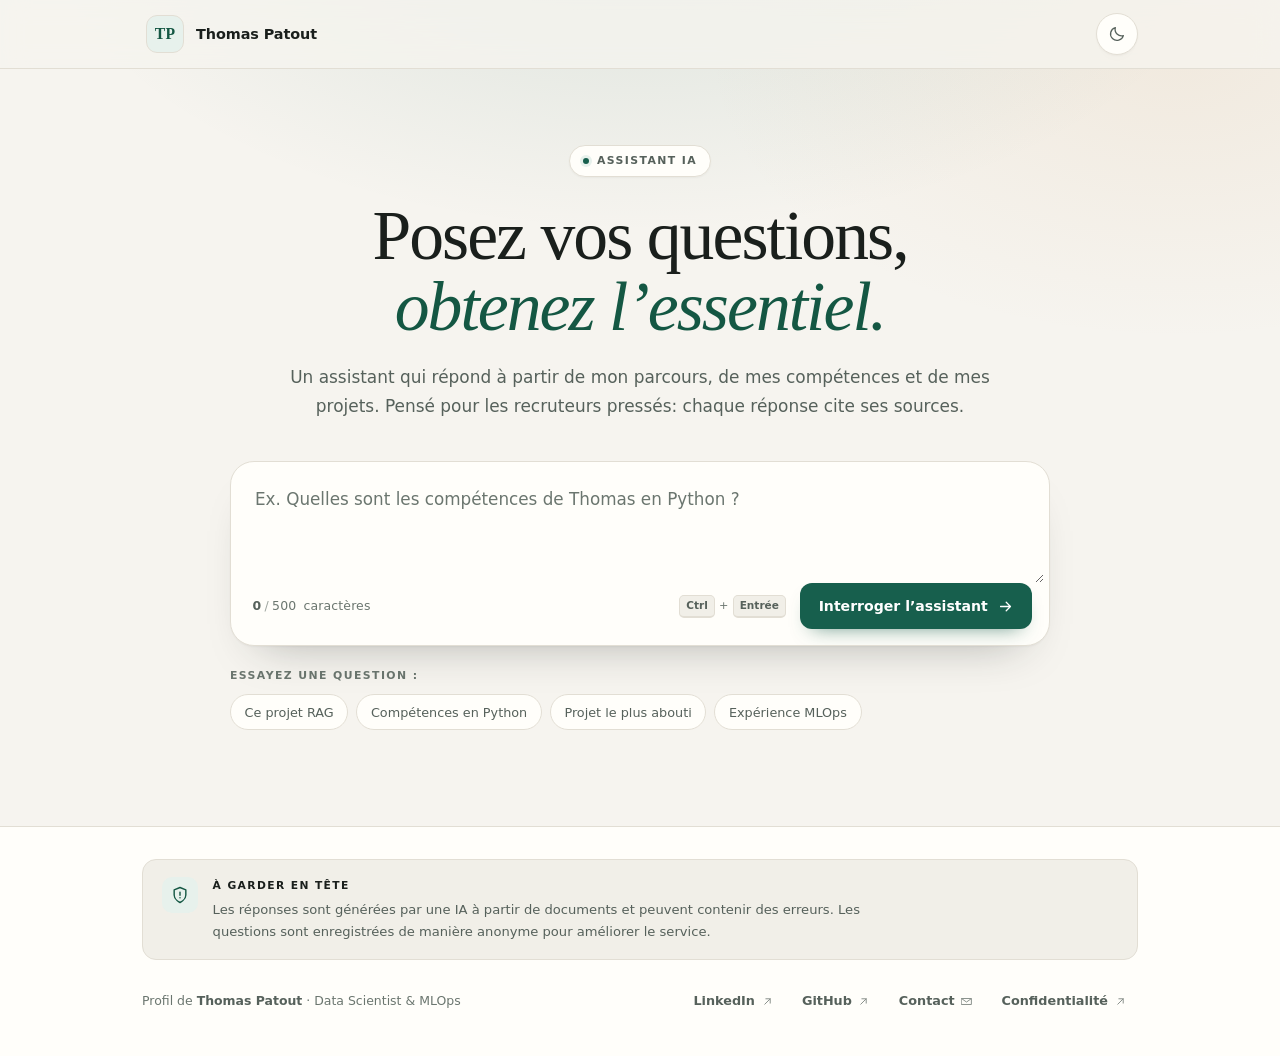
==== commit 43960dc5: "Production-ready : Compose dev/prod, reverse proxy Caddy, cache de réponses, quotas, confidentialité" ====
--- a/static/index.html
+++ b/static/index.html
@@ -4,20 +4,10 @@
   <meta charset="utf-8">
   <meta name="viewport" content="width=device-width, initial-scale=1">
   <meta name="description" content="Assistant IA de Thomas Patout : posez vos questions sur son parcours, ses compétences et ses projets data. Réponses générées à partir de documents, avec sources.">
-  <title>Assistant IA — Thomas Patout · Data Science &amp; MLOps</title>
-
-  <!-- Évite le flash de thème clair au chargement. Le toggle complet est dans ui.js. -->
-  <script>
-    (() => {
-      try {
-        const stored = localStorage.getItem('theme');
-        const theme = stored === 'light' || stored === 'dark'
-          ? stored
-          : (window.matchMedia('(prefers-color-scheme: dark)').matches ? 'dark' : 'light');
-        document.documentElement.dataset.theme = theme;
-      } catch (_) { /* localStorage indisponible : on garde le thème clair */ }
-    })();
-  </script>
+  <title>Assistant IA — Thomas Patout</title>
+
+  <!-- Évite le flash de thème clair au chargement (fichier externe : CSP stricte). -->
+  <script src="/static/theme-init.js"></script>
 
   <link rel="icon" href="favicon.svg" type="image/svg+xml">
   <link rel="stylesheet" href="/static/style.css">
@@ -50,11 +40,10 @@
 
   <header class="site-header">
     <div class="container header-inner">
-      <a class="brand" href="#main" aria-label="TP, Thomas Patout, Data Science &amp; MLOps — retour en haut">
+      <a class="brand" href="#main" aria-label="TP, Thomas Patout — retour en haut">
         <span class="brand-mark" aria-hidden="true">TP</span>
         <span class="brand-text">
           <strong>Thomas Patout</strong>
-          <span>Data Science &amp; MLOps</span>
         </span>
       </a>
 
@@ -83,7 +72,7 @@
     <section class="hero" aria-labelledby="hero-title">
       <p class="eyebrow">
         <span class="pulse-dot" aria-hidden="true"></span>
-        Assistant IA · Profil de Thomas Patout
+        Assistant IA
       </p>
       <h1 id="hero-title">
         Posez vos questions,<br>
@@ -91,7 +80,7 @@
       </h1>
       <p class="hero-subtitle">
         Un assistant qui répond à partir de mon parcours, de mes compétences et de mes projets.
-        Pensé pour les recruteurs pressés — chaque réponse cite ses sources.
+        Pensé pour les recruteurs pressés: chaque réponse cite ses sources.
       </p>
     </section>
 
@@ -145,6 +134,11 @@
         <p id="examples-label" class="examples-label">Essayez une question :</p>
         <ul id="example-chips" class="chip-list">
           <li>
+            <button class="chip" type="button" data-question="Quel est ce projet RAG ?">
+              Ce projet RAG
+            </button>
+          </li>
+          <li>
             <button class="chip" type="button" data-question="Quelles sont les compétences de Thomas en Python ?">
               Compétences en Python
             </button>
@@ -152,11 +146,6 @@
           <li>
             <button class="chip" type="button" data-question="Quel est son projet le plus complet et qu’a-t-il déployé en production ?">
               Projet le plus abouti
-            </button>
-          </li>
-          <li>
-            <button class="chip" type="button" data-question="Est-il disponible immédiatement et mobile géographiquement ?">
-              Disponibilité &amp; mobilité
             </button>
           </li>
           <li>
@@ -212,10 +201,10 @@
       </div>
 
       <div class="skeleton" aria-hidden="true">
-        <span class="skeleton-line" style="width: 92%"></span>
-        <span class="skeleton-line" style="width: 100%"></span>
-        <span class="skeleton-line" style="width: 84%"></span>
-        <span class="skeleton-line skeleton-line--short" style="width: 58%"></span>
+        <span class="skeleton-line skeleton-line--w92"></span>
+        <span class="skeleton-line skeleton-line--w100"></span>
+        <span class="skeleton-line skeleton-line--w84"></span>
+        <span class="skeleton-line skeleton-line--short skeleton-line--w58"></span>
       </div>
     </section>
 
@@ -339,7 +328,28 @@
               <path d="M7 17 17 7M9 7h8v8"></path>
             </svg>
           </a>
-          <!-- Ajoutez ici un lien mailto:votre-adresse@domaine.fr si vous préférez l'e-mail. -->
+          <span class="footer-contact">
+            <a
+              id="contact-link"
+              class="footer-link"
+              href="mailto:t.patout@proton.me"
+              title="Copier l'adresse email"
+              aria-label="Contact : copier l'adresse email t.patout@proton.me"
+            >
+              Contact
+              <svg viewBox="0 0 24 24" fill="none" stroke="currentColor" stroke-width="1.8" stroke-linecap="round" stroke-linejoin="round" aria-hidden="true">
+                <path d="M3 6.5h18v11H3z"></path>
+                <path d="m3.5 7 8.5 6 8.5-6"></path>
+              </svg>
+            </a>
+            <span id="contact-tooltip" class="copy-tooltip" role="status" aria-live="polite"></span>
+          </span>
+          <a class="footer-link" href="/confidentialite">
+            Confidentialité
+            <svg viewBox="0 0 24 24" fill="none" stroke="currentColor" stroke-width="1.8" stroke-linecap="round" stroke-linejoin="round" aria-hidden="true">
+              <path d="M7 17 17 7M9 7h8v8"></path>
+            </svg>
+          </a>
         </nav>
       </div>
 
--- a/static/style.css
+++ b/static/style.css
@@ -918,6 +918,22 @@
   margin-top: 0.35rem;
 }
 
+.skeleton-line--w92 {
+  width: 92%;
+}
+
+.skeleton-line--w100 {
+  width: 100%;
+}
+
+.skeleton-line--w84 {
+  width: 84%;
+}
+
+.skeleton-line--w58 {
+  width: 58%;
+}
+
 /* 10. Réponse ------------------------------------------------------------- */
 .result-header {
   display: flex;
@@ -1055,6 +1071,63 @@
   padding: 0.2rem 0 0.2rem 0.9rem;
   border-left: 3px solid var(--accent);
   color: var(--text-muted);
+}
+
+/* Texte de réponse affiché en flux (streaming) : les retours à la ligne du
+   modèle sont conservés sans injection de HTML. */
+.prose .stream-text {
+  margin: 0;
+  white-space: pre-wrap;
+  overflow-wrap: anywhere;
+}
+
+/* Curseur clignotant pendant la génération. */
+.answer-card.is-streaming .stream-text::after {
+  content: "";
+  display: inline-block;
+  width: 0.5ch;
+  height: 1.05em;
+  margin-left: 0.12em;
+  border-radius: 1px;
+  background: var(--accent);
+  vertical-align: -0.16em;
+  animation: caret-blink 1s steps(2, start) infinite;
+}
+
+@keyframes caret-blink {
+  to {
+    visibility: hidden;
+  }
+}
+
+/* Page de confidentialité ------------------------------------------------- */
+.legal-page {
+  max-width: 46rem;
+  padding-block: 3rem 3.5rem;
+}
+
+.legal-page h1 {
+  margin: 0.4rem 0 1.6rem;
+  font-family: var(--font-display);
+  font-size: clamp(1.7rem, 4vw, 2.2rem);
+  font-weight: 500;
+  letter-spacing: -0.01em;
+  line-height: 1.2;
+}
+
+.legal-page hr {
+  margin: 2rem 0 1.2rem;
+  border: 0;
+  border-top: 1px solid var(--border);
+}
+
+.legal-note {
+  color: var(--text-muted);
+  font-size: 0.86rem;
+}
+
+.legal-back {
+  margin: 2rem 0 0;
 }
 
 /* Feedback --------------------------------------------------------------- */
@@ -1420,6 +1493,40 @@
   box-shadow: 0 0 0 3px var(--bg), 0 0 0 6px var(--accent);
 }
 
+/* Contact : copie de l'adresse email + confirmation ----------------------- */
+.footer-contact {
+  position: relative;
+  display: inline-flex;
+}
+
+.copy-tooltip {
+  position: absolute;
+  bottom: calc(100% + 0.45rem);
+  left: 0;
+  z-index: 10;
+  max-width: min(18rem, 80vw);
+  padding: 0.45rem 0.65rem;
+  border: 1px solid var(--border);
+  border-radius: 8px;
+  background: var(--surface);
+  box-shadow: 0 10px 24px rgba(0, 0, 0, 0.16);
+  color: var(--text);
+  font-size: 0.74rem;
+  font-weight: 500;
+  line-height: 1.35;
+  opacity: 0;
+  visibility: hidden;
+  transform: translateY(4px);
+  transition: opacity 0.18s ease, transform 0.18s ease, visibility 0.18s;
+  pointer-events: none;
+}
+
+.copy-tooltip.is-visible {
+  opacity: 1;
+  visibility: visible;
+  transform: translateY(0);
+}
+
 /* 12. Responsive ---------------------------------------------------------- */
 @media (max-width: 760px) {
   .header-inner {
@@ -1571,6 +1678,16 @@
     animation-iteration-count: 1 !important;
     transition-duration: 0.01ms !important;
     scroll-behavior: auto !important;
+  }
+
+  /* Un spinner figé laisse croire que la page est bloquée : on conserve une
+     rotation lente (indicateur d'activité essentiel) et un scintillement doux. */
+  .spinner {
+    animation: spin 1.4s linear infinite !important;
+  }
+
+  .skeleton-line {
+    animation: shimmer 2.4s ease-in-out infinite !important;
   }
 }
 
